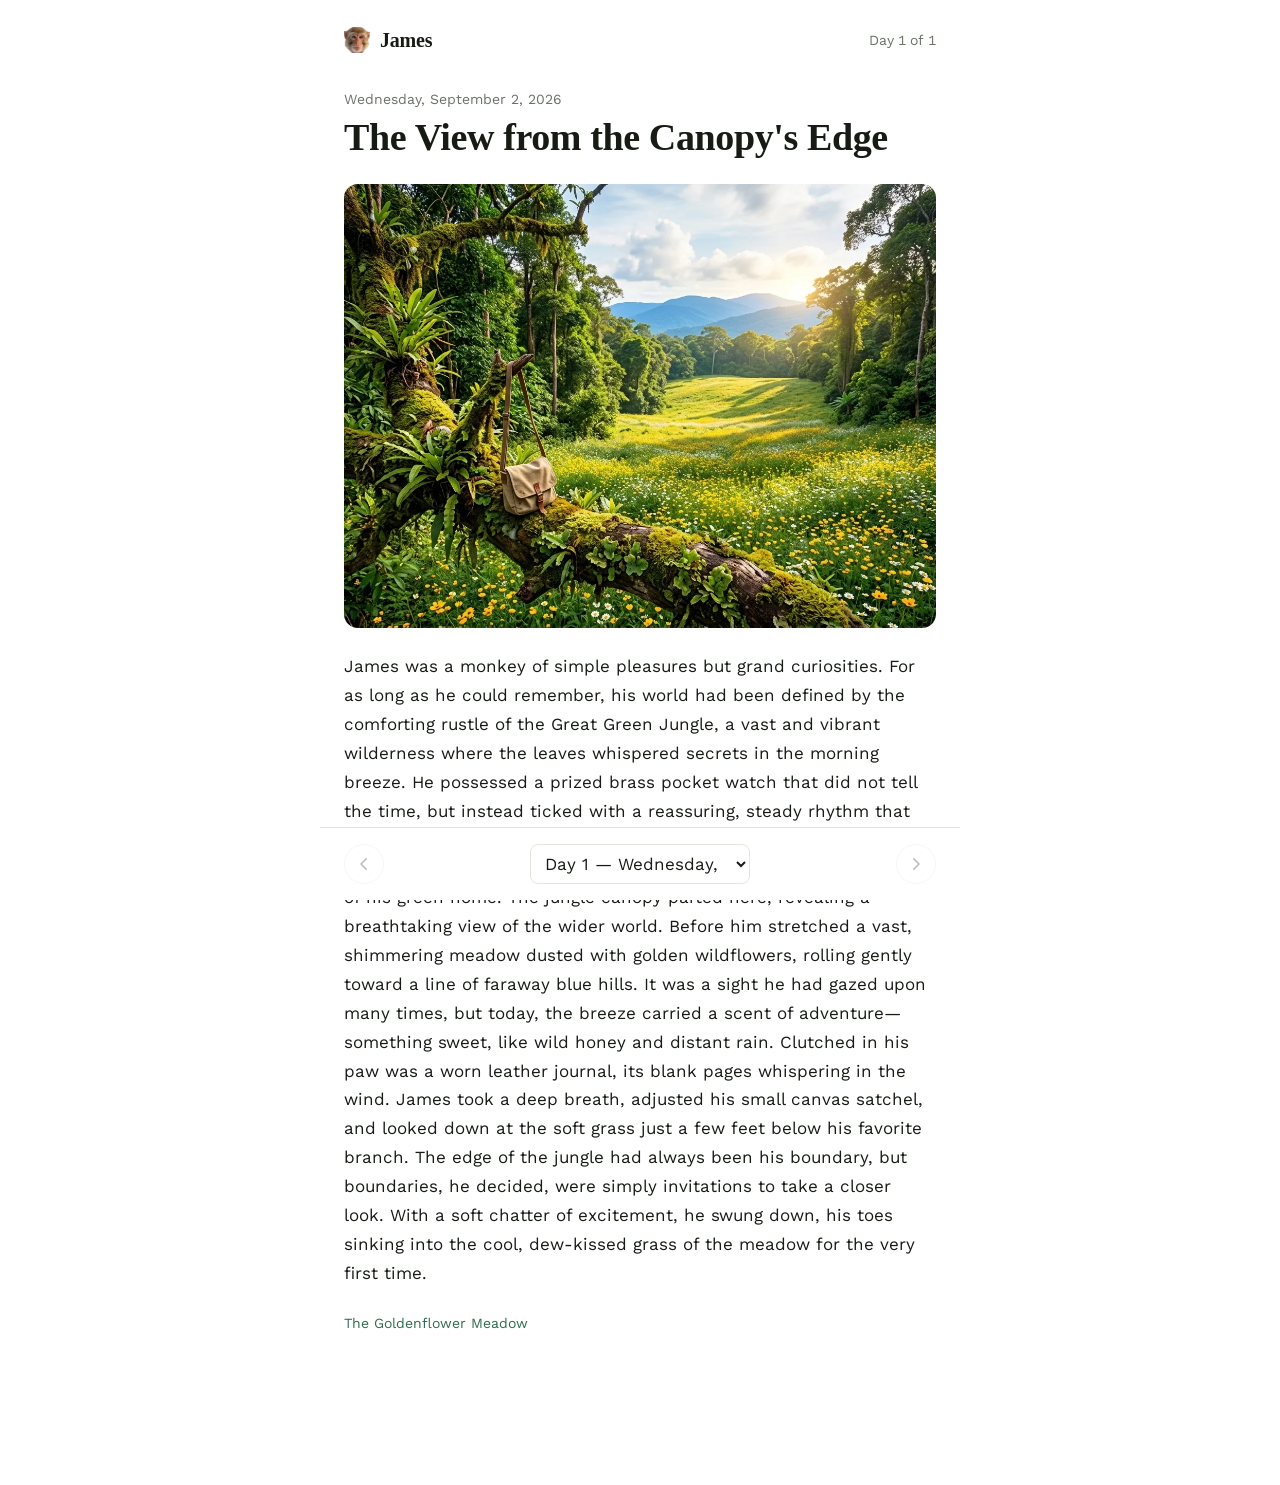
==== index.html @ 09fde25a "add favicon and update font" ====
<!doctype html>
<html lang="en">
<head>
<meta charset="utf-8" />
<meta name="viewport" content="width=device-width, initial-scale=1" />
<title>James</title>
<link rel="icon" type="image/webp" href="bigjamesnobg.png" />
<meta name="description" content="A new chapter in James's story, every day." />
<link rel="preconnect" href="https://fonts.googleapis.com" />
<link rel="preconnect" href="https://fonts.gstatic.com" crossorigin />
<link
  href="https://fonts.googleapis.com/css2?family=Source+Serif+4:opsz,wght@8..60,400;8..60,500;8..60,600;8..60,700&family=Work+Sans:wght@400;500;600&display=swap"
  rel="stylesheet"
/>
<link rel="stylesheet" href="style.css" />
</head>
<body>
  <div id="app">
    <header class="topbar">
      <a href="#" class="wordmark" id="home-link" aria-label="Back to today">
        <img src="bigjamesnobg.png" alt="" class="mark" width: 46px; height: 46px;" />
        <span class="wordmark-text">James</span>
      </a>
      <div class="day-counter" id="day-counter" aria-live="polite"></div>
    </header>

    <main id="main" aria-live="polite">
      <div class="state state-loading" id="state-loading">
        <p>Finding today's page&hellip;</p>
      </div>
    </main>

    <nav class="story-nav" id="story-nav" aria-label="Story navigation" hidden>
      <button id="prev-btn" class="nav-arrow" type="button" aria-label="Previous entry">
        <svg viewBox="0 0 24 24" aria-hidden="true"><path d="M15 5l-7 7 7 7" /></svg>
      </button>

      <div class="nav-center">
        <select id="jump-select" aria-label="Jump to an entry"></select>
        <button id="today-btn" class="today-pill" type="button" hidden>Today</button>
      </div>

      <button id="next-btn" class="nav-arrow" type="button" aria-label="Next entry">
        <svg viewBox="0 0 24 24" aria-hidden="true"><path d="M9 5l7 7-7 7" /></svg>
      </button>
    </nav>
  </div>

  <script src="app.js"></script>
</body>
</html>
---- style.css ----
:root {
  --bg: #ffffff;
  --ink: #161b14;
  --ink-muted: #6b7268;
  --hairline: #e7e4dc;
  --accent-green: #2f6b4f;
  --accent-green-soft: #e8f0ea;
  --accent-gold: #c9861f;
  --accent-gold-soft: #fbf1de;

  --font-display: "Fraunces", Georgia, serif;
  --font-body: "Work Sans", -apple-system, BlinkMacSystemFont, "Segoe UI", sans-serif;

  --content-width: 640px;
  --space-1: 8px;
  --space-2: 16px;
  --space-3: 24px;
  --space-4: 40px;
  --space-5: 64px;
}

* {
  box-sizing: border-box;
}

html {
  -webkit-text-size-adjust: 100%;
}

body {
  margin: 0;
  background: var(--bg);
  color: var(--ink);
  font-family: var(--font-body);
  font-size: 17px;
  line-height: 1.6;
}

a {
  color: inherit;
}

button,
select {
  font-family: inherit;
  font-size: inherit;
  color: inherit;
}

:focus-visible {
  outline: 2px solid var(--accent-green);
  outline-offset: 3px;
  border-radius: 4px;
}

#app {
  min-height: 100dvh;
  display: flex;
  flex-direction: column;
}

/* ---------- Top bar ---------- */

.topbar {
  display: flex;
  align-items: center;
  justify-content: space-between;
  max-width: var(--content-width);
  margin: 0 auto;
  width: 100%;
  padding: var(--space-3) var(--space-3) var(--space-2);
}

.wordmark {
  display: flex;
  align-items: center;
  gap: 10px;
  text-decoration: none;
}

.mark {
  width: 26px;
  height: 26px;
  fill: var(--accent-green);
}

.mark-eye {
  fill: var(--bg);
}

.wordmark-text {
  font-family: var(--font-display);
  font-weight: 600;
  font-size: 20px;
  letter-spacing: -0.01em;
}

.day-counter {
  font-size: 14px;
  color: var(--ink-muted);
  font-variant-numeric: tabular-nums;
}

/* ---------- Main entry ---------- */

main {
  flex: 1;
  max-width: var(--content-width);
  margin: 0 auto;
  width: 100%;
  padding: var(--space-2) var(--space-3) var(--space-5);
}

.state {
  padding: var(--space-5) var(--space-2);
  text-align: left;
  color: var(--ink-muted);
}

.state p {
  margin: 0 0 var(--space-2);
}

.state .retry-btn {
  border: 1px solid var(--hairline);
  background: var(--bg);
  padding: 10px 18px;
  border-radius: 8px;
  cursor: pointer;
}

.state .retry-btn:hover {
  border-color: var(--accent-green);
  color: var(--accent-green);
}

.entry {
  touch-action: pan-y;
}

.entry-date {
  font-size: 14px;
  color: var(--ink-muted);
  margin: 0 0 6px;
}

.entry-title {
  font-family: var(--font-display);
  font-weight: 600;
  font-size: clamp(28px, 5vw, 38px);
  line-height: 1.15;
  letter-spacing: -0.01em;
  margin: 0 0 var(--space-3);
}

.entry-image-wrap {
  border-radius: 14px;
  overflow: hidden;
  background: var(--accent-green-soft);
  margin-bottom: var(--space-3);
  aspect-ratio: 4 / 3;
}

.entry-image-wrap img {
  width: 100%;
  height: 100%;
  object-fit: cover;
  display: block;
}

.entry-story {
  font-size: 17px;
  line-height: 1.7;
  max-width: 68ch;
}

.entry-story p {
  margin: 0 0 1.1em;
}

.entry-story p:last-child {
  margin-bottom: 0;
}

.entry-location {
  margin-top: var(--space-3);
  font-size: 14px;
  color: var(--accent-green);
  display: flex;
  align-items: center;
  gap: 6px;
}

/* Direction-aware transition */
.entry {
  animation: entry-in 320ms ease both;
}

.entry.dir-older {
  animation-name: entry-in-from-left;
}

@keyframes entry-in {
  from {
    opacity: 0;
    transform: translateX(18px);
  }
  to {
    opacity: 1;
    transform: translateX(0);
  }
}

@keyframes entry-in-from-left {
  from {
    opacity: 0;
    transform: translateX(-18px);
  }
  to {
    opacity: 1;
    transform: translateX(0);
  }
}

@media (prefers-reduced-motion: reduce) {
  .entry {
    animation: none;
  }
}

/* ---------- Bottom nav ---------- */

.story-nav {
  position: sticky;
  bottom: 0;
  background: var(--bg);
  border-top: 1px solid var(--hairline);
  display: flex;
  align-items: center;
  justify-content: space-between;
  gap: var(--space-2);
  max-width: var(--content-width);
  margin: 0 auto;
  width: 100%;
  padding: var(--space-2) var(--space-3);
}

.nav-arrow {
  border: 1px solid var(--hairline);
  background: var(--bg);
  width: 40px;
  height: 40px;
  border-radius: 50%;
  display: flex;
  align-items: center;
  justify-content: center;
  cursor: pointer;
  flex-shrink: 0;
  transition: border-color 120ms ease, background 120ms ease;
}

.nav-arrow svg {
  width: 18px;
  height: 18px;
  fill: none;
  stroke: var(--ink);
  stroke-width: 2;
  stroke-linecap: round;
  stroke-linejoin: round;
}

.nav-arrow:hover:not(:disabled) {
  border-color: var(--accent-green);
  background: var(--accent-green-soft);
}

.nav-arrow:disabled {
  opacity: 0.3;
  cursor: default;
}

.nav-center {
  display: flex;
  align-items: center;
  gap: var(--space-2);
  min-width: 0;
  flex: 1;
  justify-content: center;
}

#jump-select {
  border: 1px solid var(--hairline);
  background: var(--bg);
  border-radius: 8px;
  padding: 8px 10px;
  max-width: 220px;
  cursor: pointer;
}

.today-pill {
  border: 1px solid var(--accent-gold);
  background: var(--accent-gold-soft);
  color: #7a5613;
  border-radius: 999px;
  padding: 7px 16px;
  cursor: pointer;
  white-space: nowrap;
  flex-shrink: 0;
}

.today-pill:hover {
  background: var(--accent-gold);
  color: #3a2a0a;
}

/* ---------- Small screens ---------- */

@media (max-width: 420px) {
  .topbar {
    padding: var(--space-2) var(--space-2) var(--space-1);
  }
  main {
    padding: var(--space-1) var(--space-2) var(--space-4);
  }
  .story-nav {
    padding: var(--space-1) var(--space-2);
  }
  #jump-select {
    max-width: 140px;
  }
}
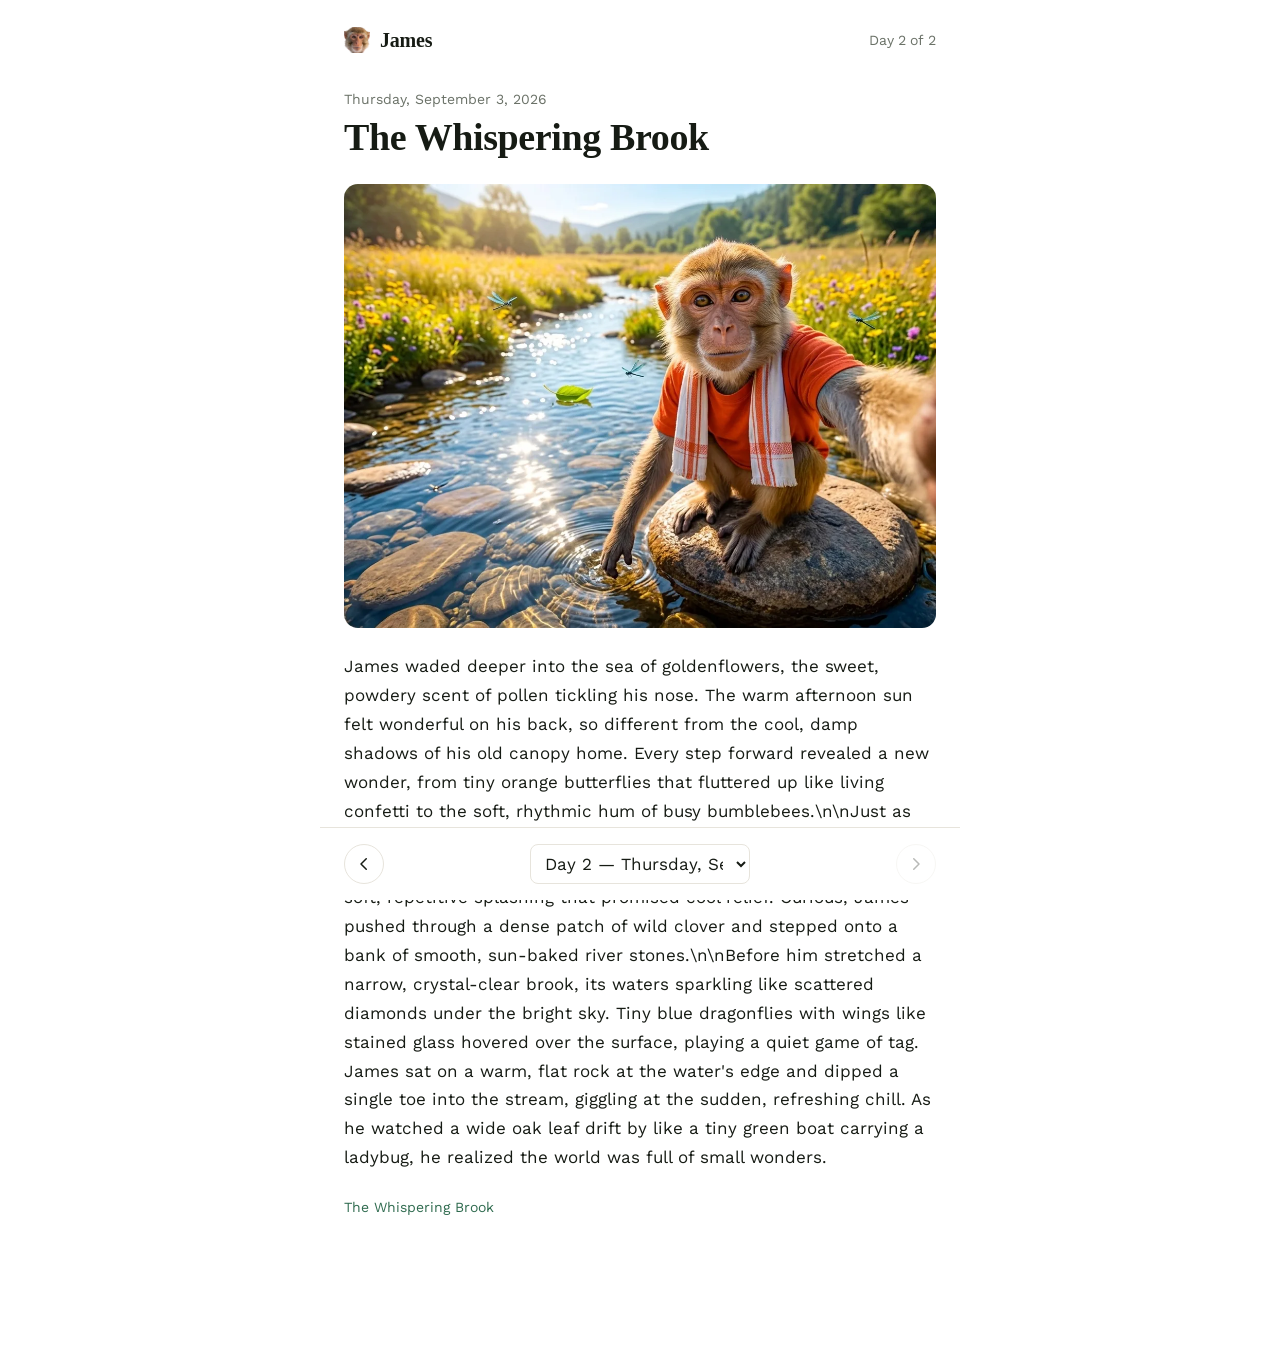
==== commit c24736d5: "Day 2: 2026-09-03" ====
--- a/index.html
+++ b/index.html
@@ -3,7 +3,7 @@
 <head>
 <meta charset="utf-8" />
 <meta name="viewport" content="width=device-width, initial-scale=1" />
-<title>James</title>
+<title>James the Monkey</title>
 <link rel="icon" type="image/webp" href="bigjamesnobg.png" />
 <meta name="description" content="A new chapter in James's story, every day." />
 <link rel="preconnect" href="https://fonts.googleapis.com" />
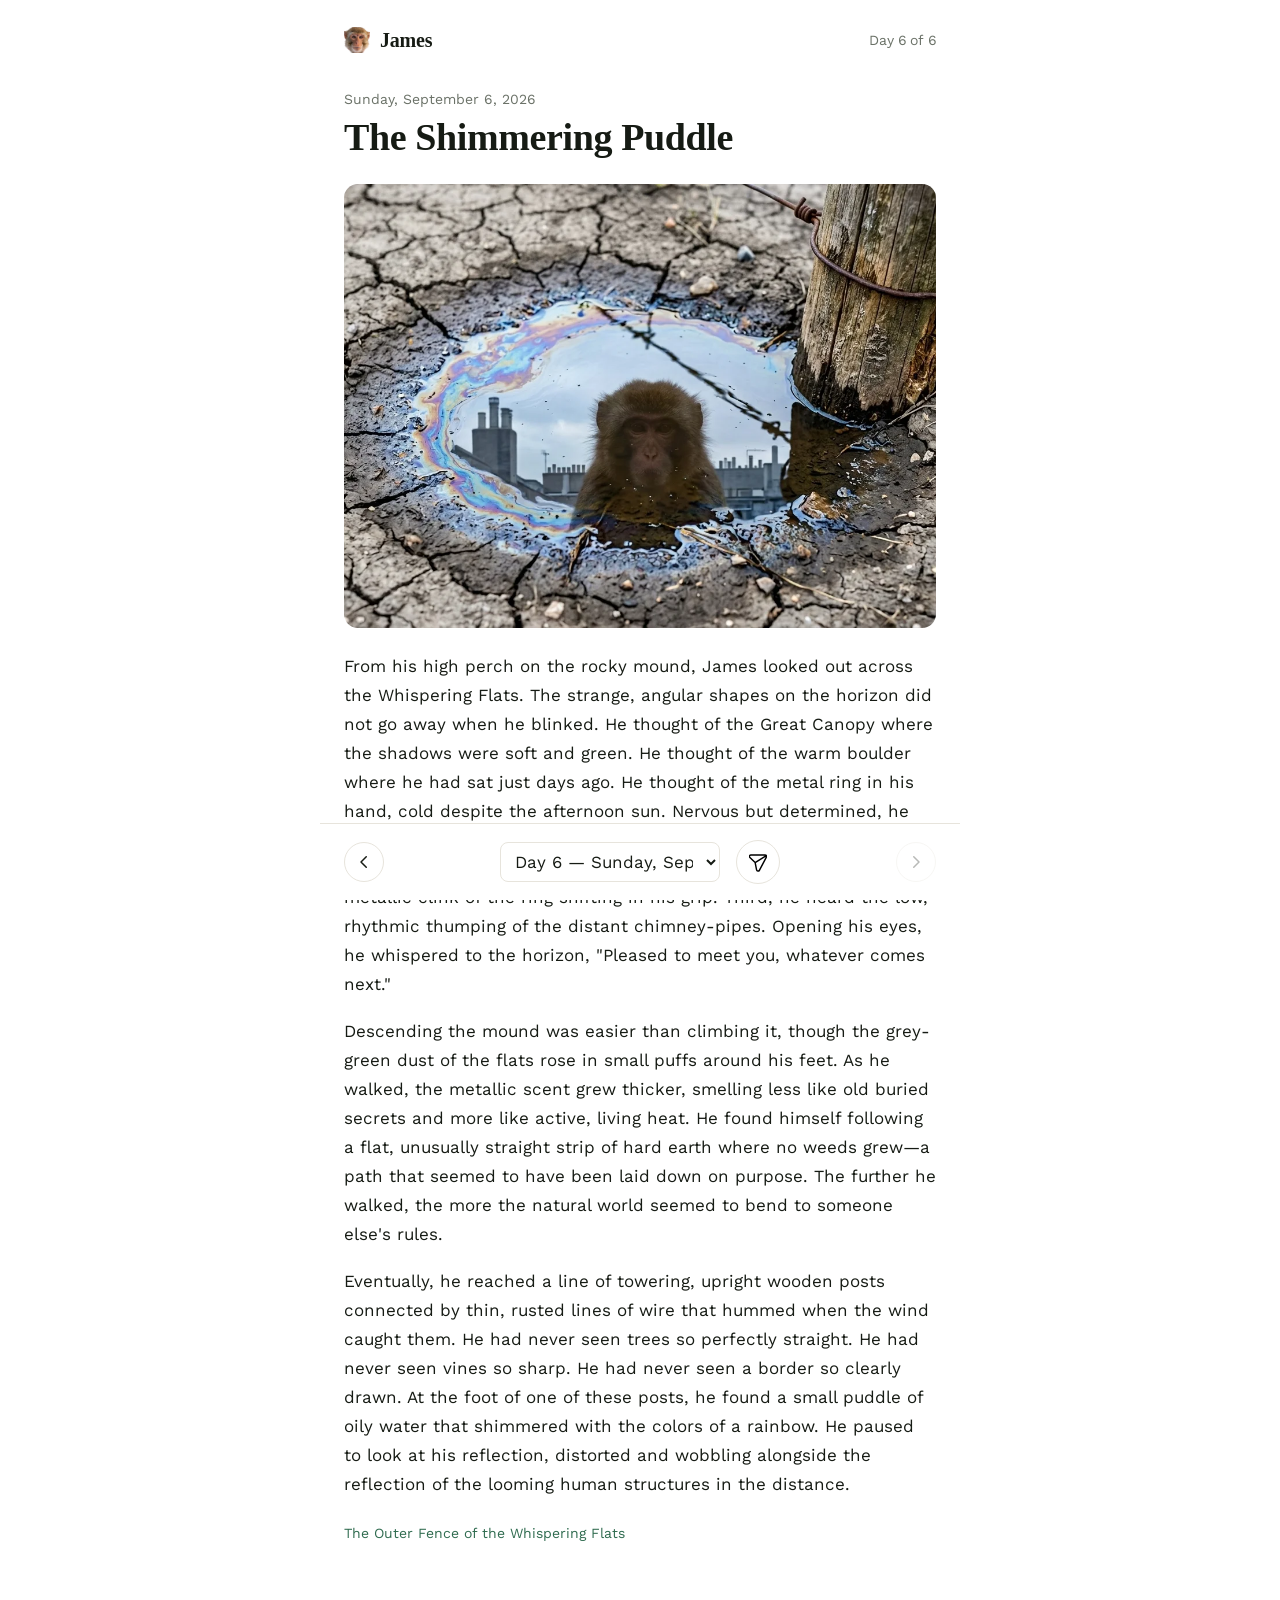
==== commit 44421f38: "update site functionality" ====
--- a/index.html
+++ b/index.html
@@ -38,6 +38,12 @@
       <div class="nav-center">
         <select id="jump-select" aria-label="Jump to an entry"></select>
         <button id="today-btn" class="today-pill" type="button" hidden>Today</button>
+        <button id="share-btn" class="nav-arrow" type="button" aria-label="Share this entry" style="position: relative; width: 44px; height: 44px; display: flex; align-items: center; justify-content: center;">
+          <svg viewBox="0 0 502.58 476.6" aria-hidden="true" focusable="false" width="28" height="28" style="display: block; stroke: #000; stroke-width: 40px; stroke-miterlimit: 133.33; fill: none; stroke-linecap: round; stroke-linejoin: round; transform: translateY(1px);">
+            <path d="M171.47,225.83l40.24,204.52c7.6,38.61,59.48,46.3,77.94,11.54L485.14,73.92c7.56-14.24,5.98-29.97-1.58-41.95M171.47,225.83L25.31,84.34C-1.68,58.21,16.82,12.5,54.39,12.5h393.82c15.41,0,28.11,8.02,35.34,19.47M171.47,225.83L483.56,31.97M486.28,30.28l-2.73,1.69"/>
+          </svg>
+          <span id="share-tooltip" style="position: absolute; bottom: 120%; left: 50%; transform: translateX(-50%); background: var(--text, #333); color: var(--bg, #fff); padding: 4px 8px; border-radius: 4px; font-size: 12px; white-space: nowrap; pointer-events: none; opacity: 0; transition: opacity 0.2s ease; z-index: 10;">Share link copied to clipboard</span>
+        </button>
       </div>
 
       <button id="next-btn" class="nav-arrow" type="button" aria-label="Next entry">
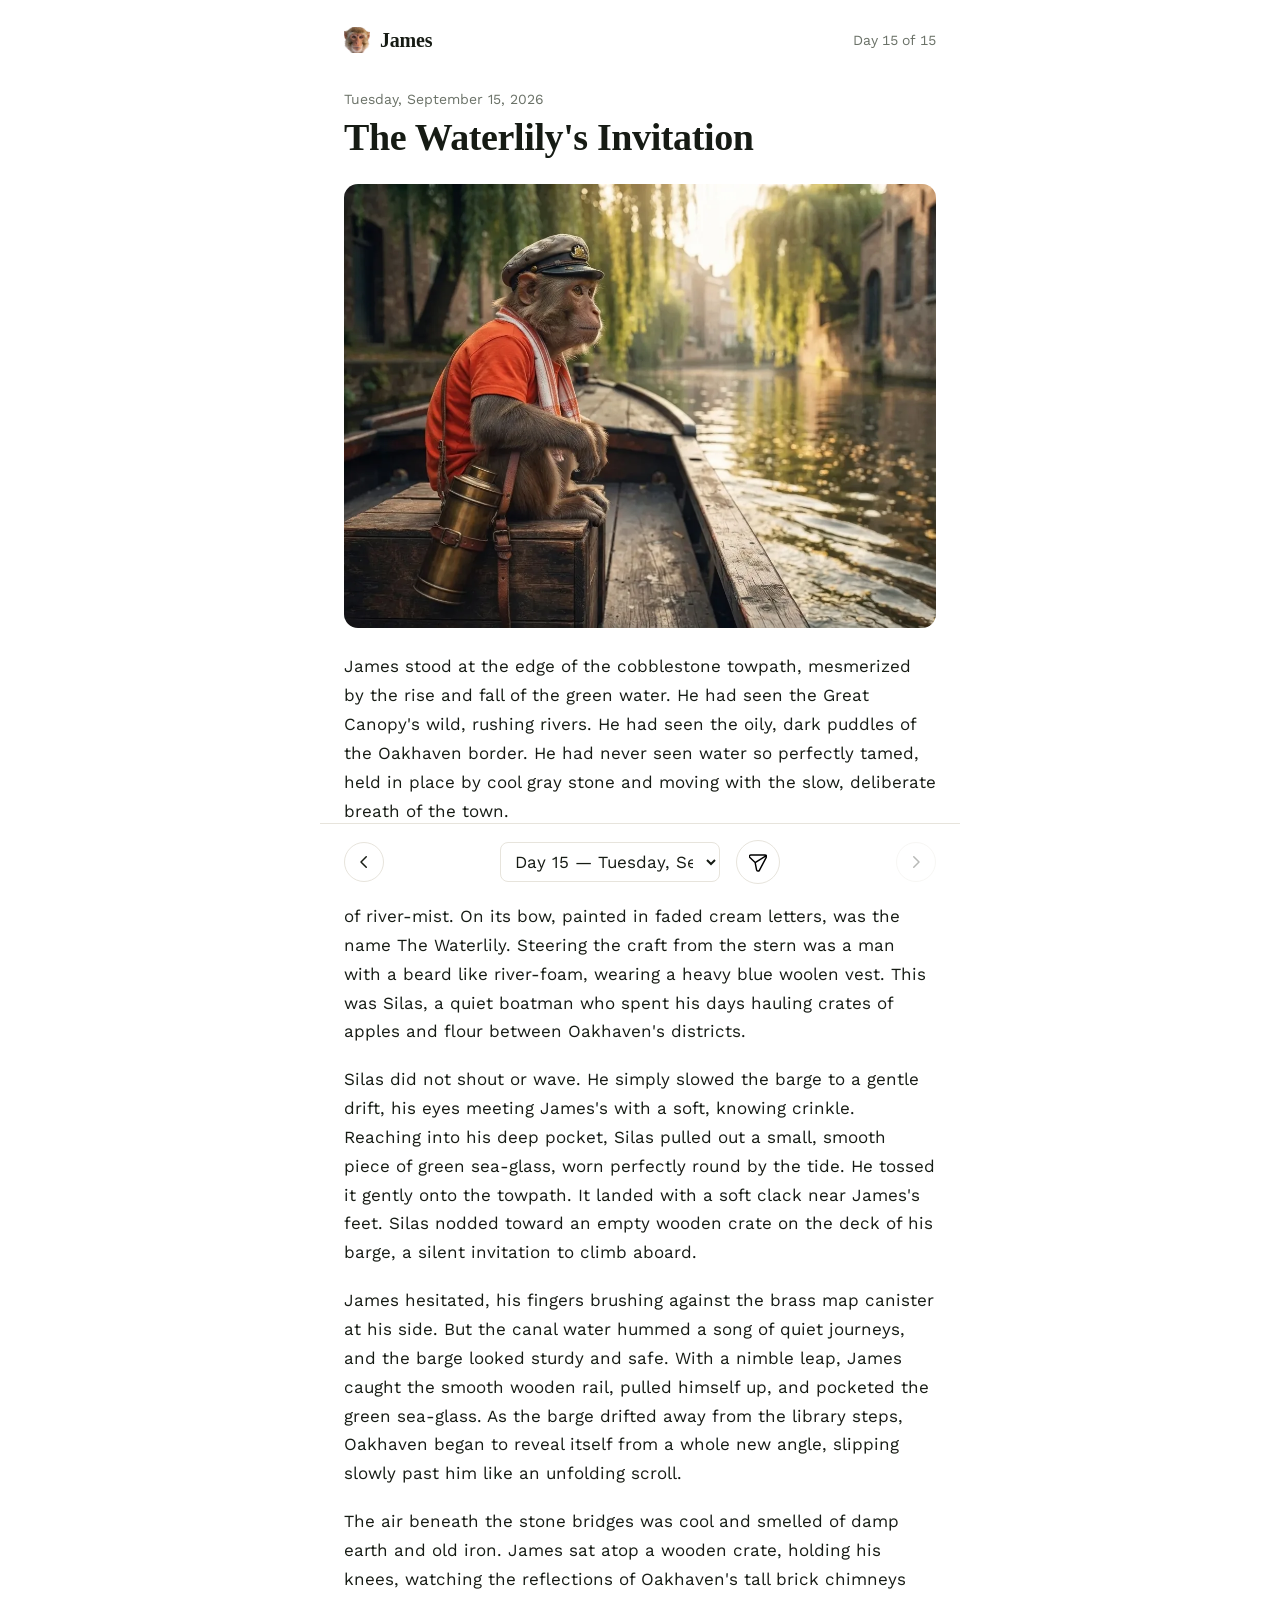
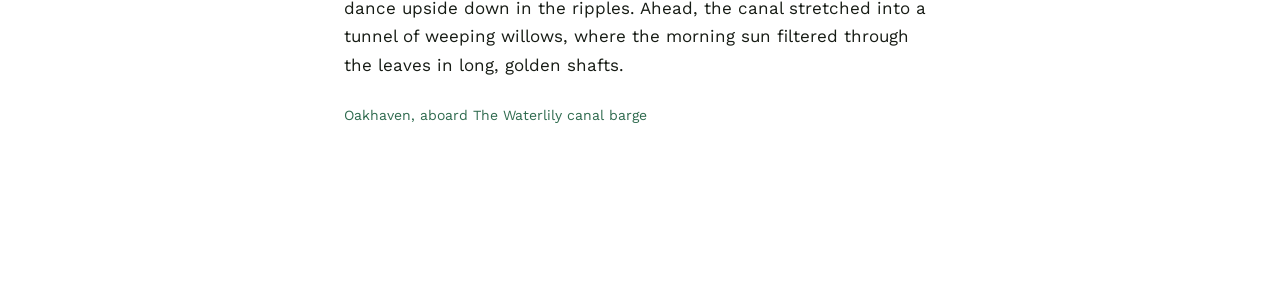
==== commit 2b4f39ae: "Add google tag" ====
--- a/index.html
+++ b/index.html
@@ -14,6 +14,15 @@
 />
 <link rel="stylesheet" href="style.css" />
 </head>
+<!-- Google tag (gtag.js) -->
+<script async src="https://www.googletagmanager.com/gtag/js?id=G-J82C4984JX"></script>
+<script>
+  window.dataLayer = window.dataLayer || [];
+  function gtag(){dataLayer.push(arguments);}
+  gtag('js', new Date());
+
+  gtag('config', 'G-J82C4984JX');
+</script>
 <body>
   <div id="app">
     <header class="topbar">
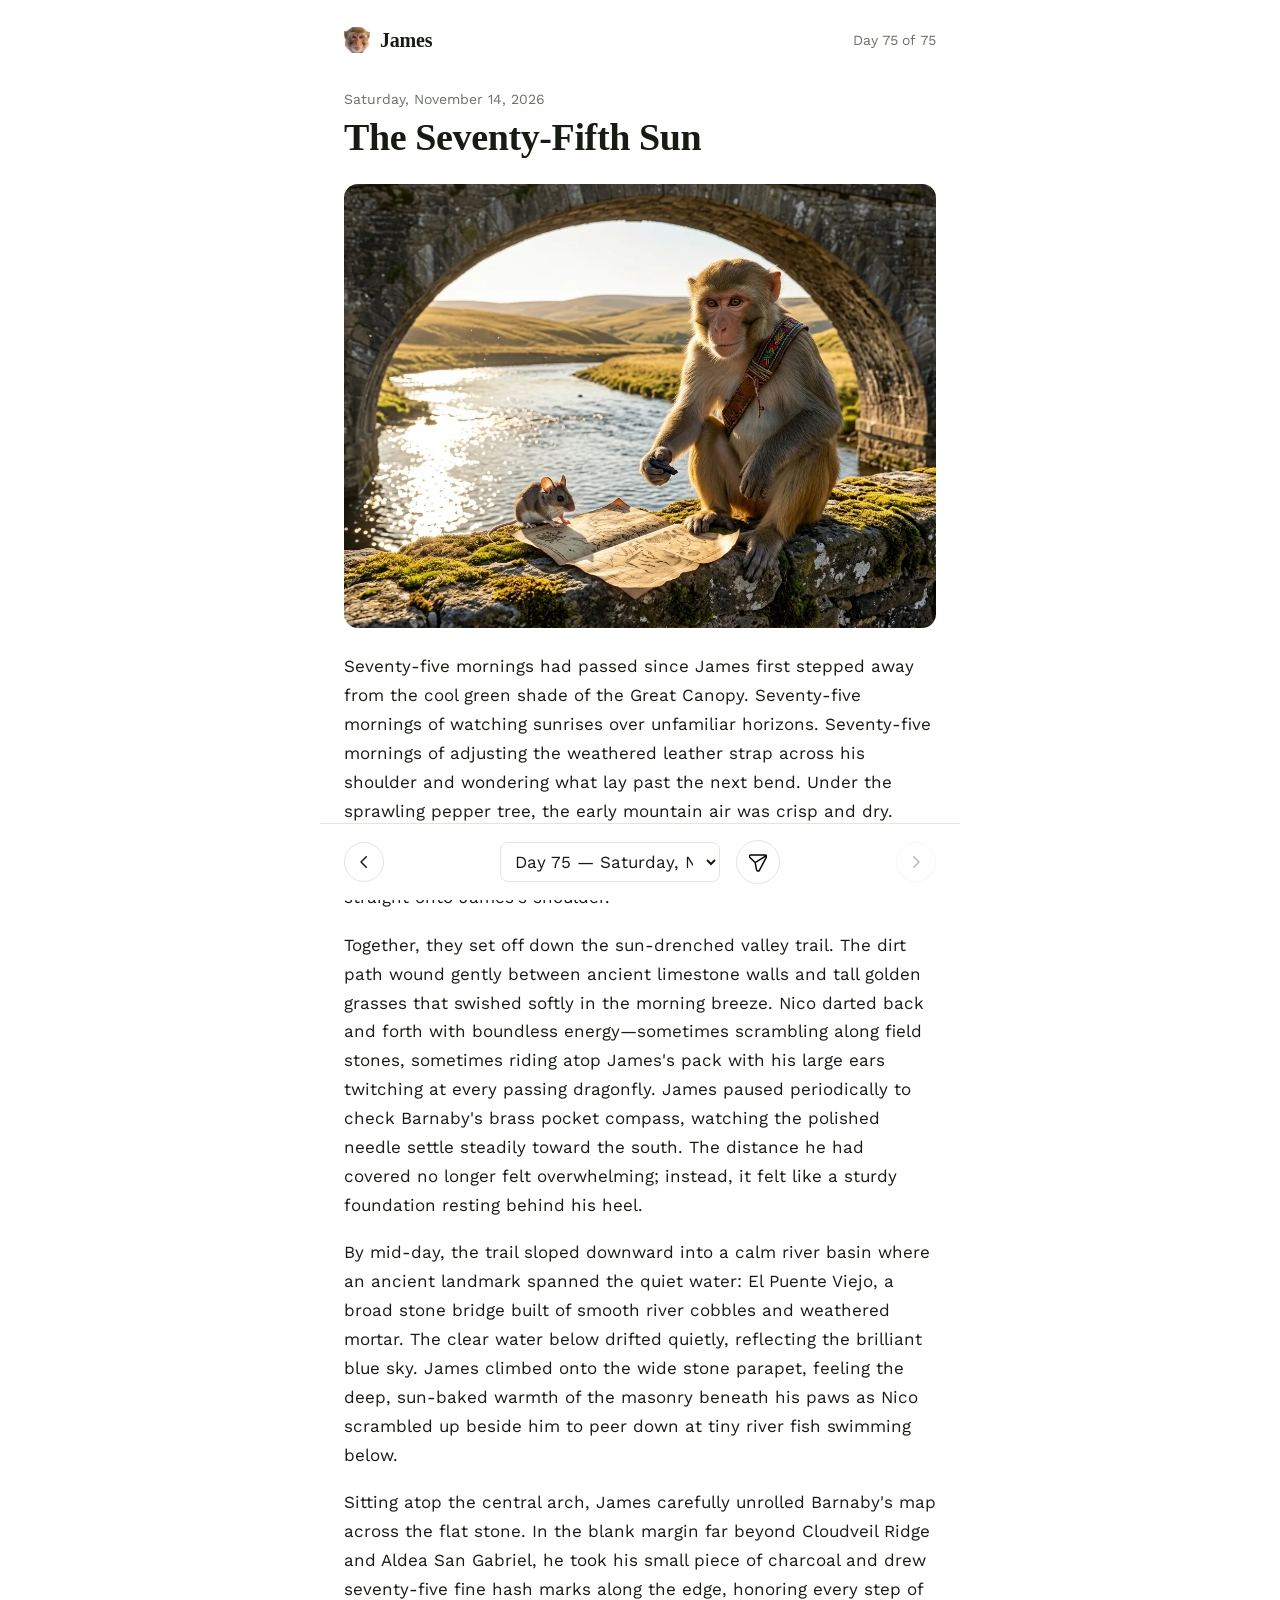
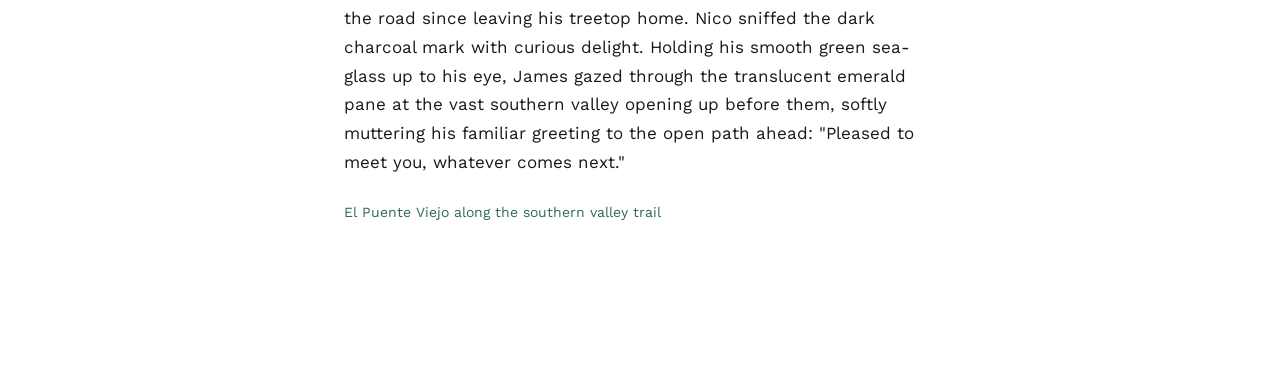
==== commit 6dae6788: "Fix archive reader and static entry previews" ====
--- a/index.html
+++ b/index.html
@@ -4,8 +4,16 @@
 <meta charset="utf-8" />
 <meta name="viewport" content="width=device-width, initial-scale=1" />
 <title>James the Monkey</title>
-<link rel="icon" type="image/webp" href="bigjamesnobg.png" />
+<link rel="icon" type="image/png" href="bigjamesnobg.png" />
 <meta name="description" content="A new chapter in James's story, every day." />
+<meta property="og:title" content="James the Monkey" id="meta-og-title" />
+<meta property="og:description" content="A new chapter in James's story, every day." id="meta-og-desc" />
+<meta property="og:image" content="" id="meta-og-image" />
+<meta property="og:type" content="website" />
+<meta name="twitter:card" content="summary_large_image" />
+<meta name="twitter:title" content="James the Monkey" id="meta-twitter-title" />
+<meta name="twitter:description" content="A new chapter in James's story, every day." id="meta-twitter-desc" />
+<meta name="twitter:image" content="" id="meta-twitter-image" />
 <link rel="preconnect" href="https://fonts.googleapis.com" />
 <link rel="preconnect" href="https://fonts.gstatic.com" crossorigin />
 <link
@@ -27,7 +35,7 @@
   <div id="app">
     <header class="topbar">
       <a href="#" class="wordmark" id="home-link" aria-label="Back to today">
-        <img src="bigjamesnobg.png" alt="" class="mark" width: 46px; height: 46px;" />
+        <img src="bigjamesnobg.png" alt="" class="mark" width="46" height="46" />
         <span class="wordmark-text">James</span>
       </a>
       <div class="day-counter" id="day-counter" aria-live="polite"></div>
@@ -51,7 +59,7 @@
           <svg viewBox="0 0 502.58 476.6" aria-hidden="true" focusable="false" width="28" height="28" style="display: block; stroke: #000; stroke-width: 40px; stroke-miterlimit: 133.33; fill: none; stroke-linecap: round; stroke-linejoin: round; transform: translateY(1px);">
             <path d="M171.47,225.83l40.24,204.52c7.6,38.61,59.48,46.3,77.94,11.54L485.14,73.92c7.56-14.24,5.98-29.97-1.58-41.95M171.47,225.83L25.31,84.34C-1.68,58.21,16.82,12.5,54.39,12.5h393.82c15.41,0,28.11,8.02,35.34,19.47M171.47,225.83L483.56,31.97M486.28,30.28l-2.73,1.69"/>
           </svg>
-          <span id="share-tooltip" style="position: absolute; bottom: 120%; left: 50%; transform: translateX(-50%); background: var(--text, #333); color: var(--bg, #fff); padding: 4px 8px; border-radius: 4px; font-size: 12px; white-space: nowrap; pointer-events: none; opacity: 0; transition: opacity 0.2s ease; z-index: 10;">Share link copied to clipboard</span>
+          <span role="status" id="share-tooltip" style="position: absolute; bottom: 120%; left: 50%; transform: translateX(-50%); background: var(--text, #333); color: var(--bg, #fff); padding: 4px 8px; border-radius: 4px; font-size: 12px; white-space: nowrap; pointer-events: none; opacity: 0; transition: opacity 0.2s ease; z-index: 10;">Share link copied to clipboard</span>
         </button>
       </div>
 
@@ -59,6 +67,7 @@
         <svg viewBox="0 0 24 24" aria-hidden="true"><path d="M9 5l7 7-7 7" /></svg>
       </button>
     </nav>
+    <div class="share-link-wrap"><input id="share-link-fallback" type="text" readonly hidden aria-label="Share link: select and copy" /></div>
   </div>
 
   <script src="app.js"></script>
--- a/style.css
+++ b/style.css
@@ -8,7 +8,7 @@
   --accent-gold: #c9861f;
   --accent-gold-soft: #fbf1de;
 
-  --font-display: "Fraunces", Georgia, serif;
+  --font-display: "Source Serif 4", Georgia, Cambria, "Times New Roman", Times, serif;
   --font-body: "Work Sans", -apple-system, BlinkMacSystemFont, "Segoe UI", sans-serif;
 
   --content-width: 640px;
@@ -329,3 +329,7 @@
     max-width: 140px;
   }
 }
+
+/* Clipboard fallback stays readable without squeezing the navigation controls. */
+.share-link-wrap { max-width: var(--content-width); width: 100%; margin: 0 auto; padding: 0 var(--space-3); }
+#share-link-fallback { width: 100%; min-width: 0; padding: 8px; border: 1px solid var(--hairline); border-radius: 8px; background: var(--bg); color: var(--ink); }
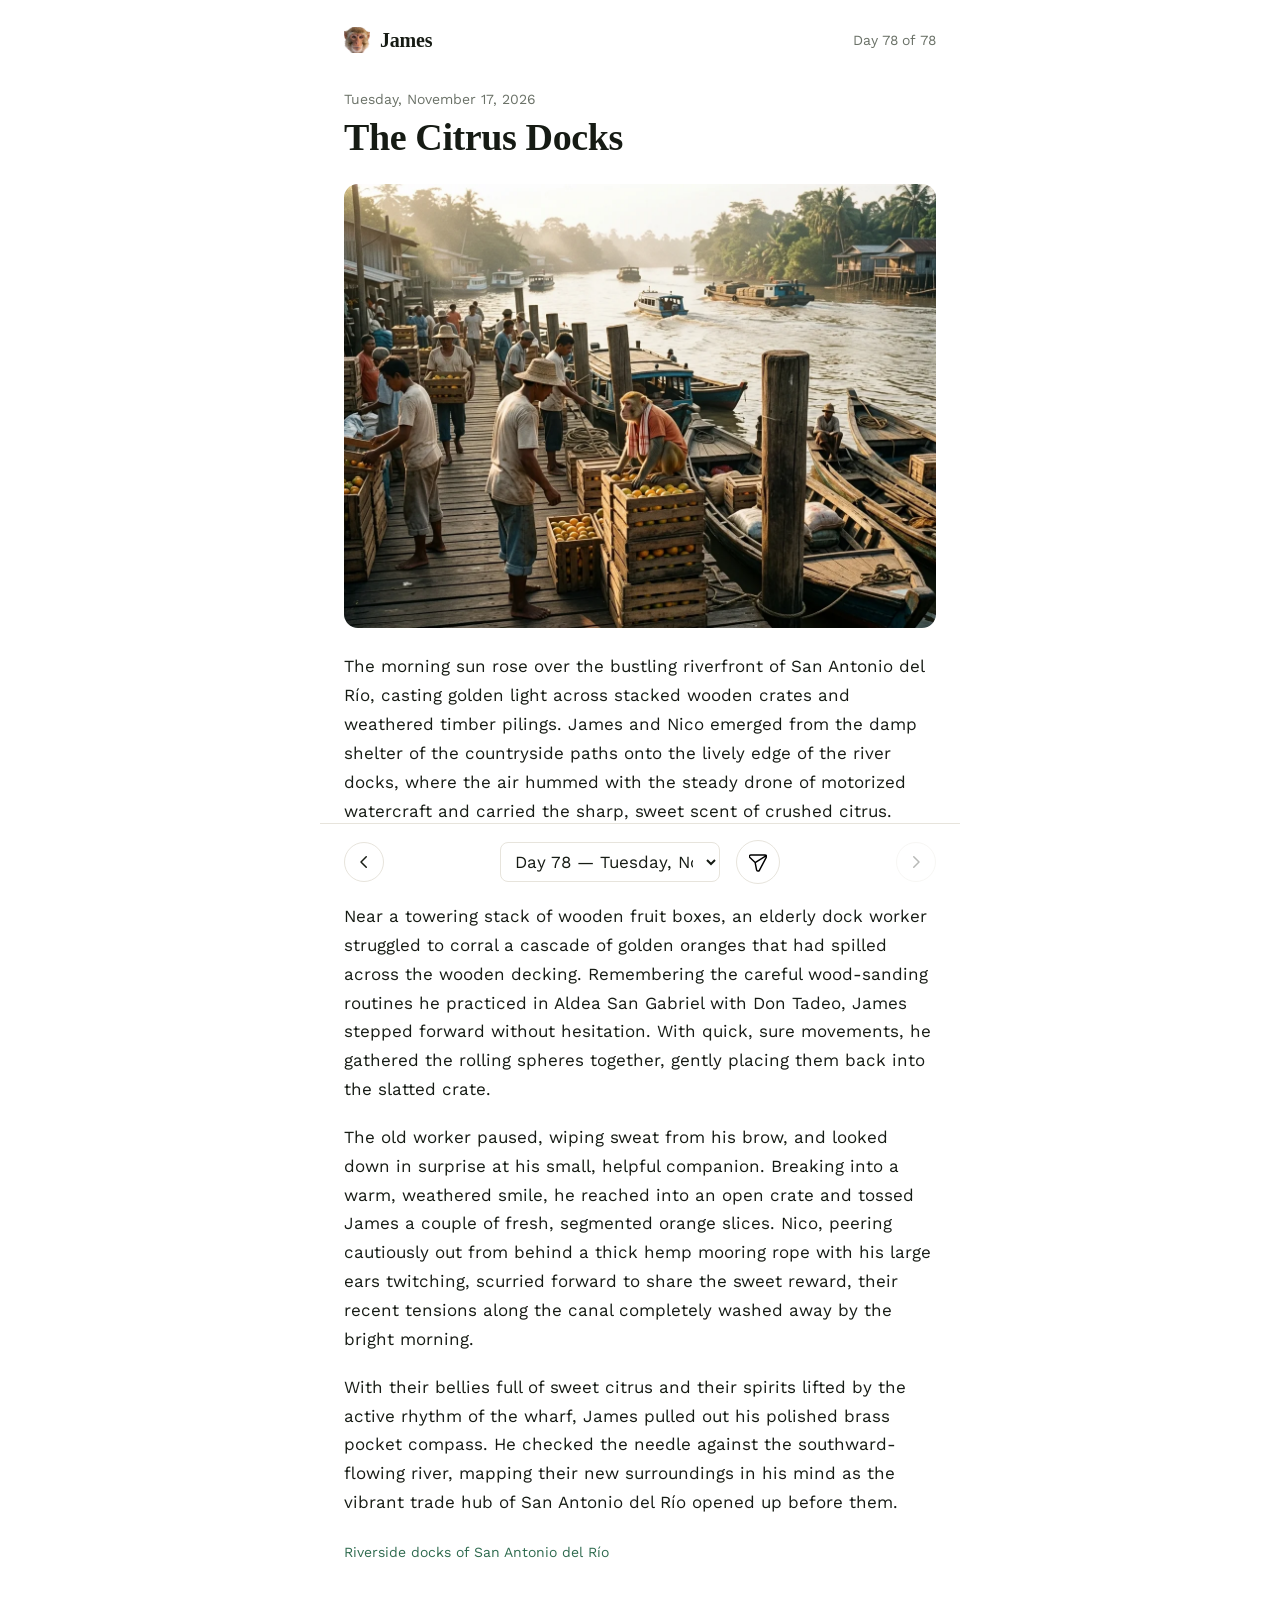
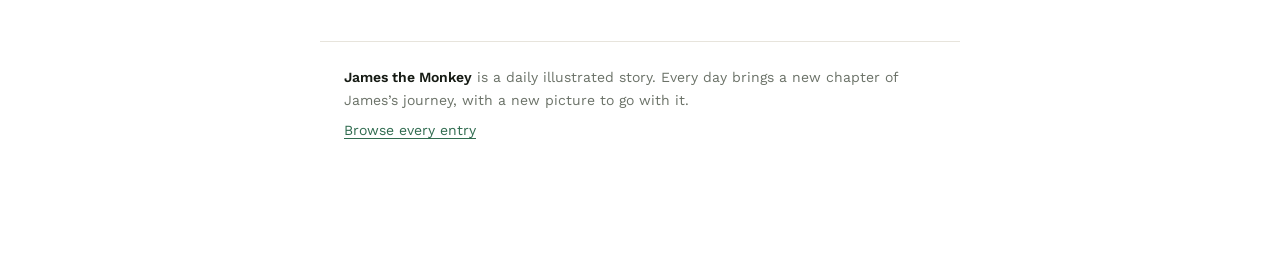
==== commit e792ab30: "Day 78: 2026-11-17" ====
--- a/index.html
+++ b/index.html
@@ -3,25 +3,24 @@
 <head>
 <meta charset="utf-8" />
 <meta name="viewport" content="width=device-width, initial-scale=1" />
-<title>James the Monkey</title>
+<title>James the Monkey | A Daily Illustrated Story</title>
 <link rel="icon" type="image/png" href="bigjamesnobg.png" />
-<meta name="description" content="A new chapter in James's story, every day." />
+<meta name="description" content="James the Monkey is a daily illustrated story. Follow a curious monkey named James on his journey, with a new chapter and picture every day." />
 <meta property="og:title" content="James the Monkey" id="meta-og-title" />
-<meta property="og:description" content="A new chapter in James's story, every day." id="meta-og-desc" />
+<meta property="og:description" content="James the Monkey is a daily illustrated story. Follow a curious monkey named James on his journey, with a new chapter and picture every day." id="meta-og-desc" />
 <meta property="og:image" content="" id="meta-og-image" />
 <meta property="og:type" content="website" />
 <meta name="twitter:card" content="summary_large_image" />
 <meta name="twitter:title" content="James the Monkey" id="meta-twitter-title" />
-<meta name="twitter:description" content="A new chapter in James's story, every day." id="meta-twitter-desc" />
+<meta name="twitter:description" content="James the Monkey is a daily illustrated story. Follow a curious monkey named James on his journey, with a new chapter and picture every day." id="meta-twitter-desc" />
 <meta name="twitter:image" content="" id="meta-twitter-image" />
 <link rel="preconnect" href="https://fonts.googleapis.com" />
 <link rel="preconnect" href="https://fonts.gstatic.com" crossorigin />
 <link
-  href="https://fonts.googleapis.com/css2?family=Source+Serif+4:opsz,wght@8..60,400;8..60,500;8..60,600;8..60,700&family=Work+Sans:wght@400;500;600&display=swap"
+  href="https://fonts.googleapis.com/css2?family=Work+Sans:wght@400;500;600&display=swap"
   rel="stylesheet"
 />
-<link rel="stylesheet" href="style.css" />
-</head>
+<link rel="stylesheet" href="style.css?v=seo-2" />
 <!-- Google tag (gtag.js) -->
 <script async src="https://www.googletagmanager.com/gtag/js?id=G-J82C4984JX"></script>
 <script>
@@ -31,10 +30,11 @@
 
   gtag('config', 'G-J82C4984JX');
 </script>
+</head>
 <body>
   <div id="app">
     <header class="topbar">
-      <a href="#" class="wordmark" id="home-link" aria-label="Back to today">
+      <a href="./" class="wordmark" id="home-link" aria-label="Back to today">
         <img src="bigjamesnobg.png" alt="" class="mark" width="46" height="46" />
         <span class="wordmark-text">James</span>
       </a>
@@ -46,6 +46,11 @@
         <p>Finding today's page&hellip;</p>
       </div>
     </main>
+
+    <footer class="site-footer">
+      <p><strong>James the Monkey</strong> is a daily illustrated story. Every day brings a new chapter of James&rsquo;s journey, with a new picture to go with it.</p>
+      <p><a href="entries/">Browse every entry</a></p>
+    </footer>
 
     <nav class="story-nav" id="story-nav" aria-label="Story navigation" hidden>
       <button id="prev-btn" class="nav-arrow" type="button" aria-label="Previous entry">
@@ -59,7 +64,7 @@
           <svg viewBox="0 0 502.58 476.6" aria-hidden="true" focusable="false" width="28" height="28" style="display: block; stroke: #000; stroke-width: 40px; stroke-miterlimit: 133.33; fill: none; stroke-linecap: round; stroke-linejoin: round; transform: translateY(1px);">
             <path d="M171.47,225.83l40.24,204.52c7.6,38.61,59.48,46.3,77.94,11.54L485.14,73.92c7.56-14.24,5.98-29.97-1.58-41.95M171.47,225.83L25.31,84.34C-1.68,58.21,16.82,12.5,54.39,12.5h393.82c15.41,0,28.11,8.02,35.34,19.47M171.47,225.83L483.56,31.97M486.28,30.28l-2.73,1.69"/>
           </svg>
-          <span role="status" id="share-tooltip" style="position: absolute; bottom: 120%; left: 50%; transform: translateX(-50%); background: var(--text, #333); color: var(--bg, #fff); padding: 4px 8px; border-radius: 4px; font-size: 12px; white-space: nowrap; pointer-events: none; opacity: 0; transition: opacity 0.2s ease; z-index: 10;">Share link copied to clipboard</span>
+          <span role="status" id="share-tooltip">Share link copied to clipboard</span>
         </button>
       </div>
 
--- a/style.css
+++ b/style.css
@@ -8,7 +8,7 @@
   --accent-gold: #c9861f;
   --accent-gold-soft: #fbf1de;
 
-  --font-display: "Source Serif 4", Georgia, Cambria, "Times New Roman", Times, serif;
+  --font-display: Georgia, serif;
   --font-body: "Work Sans", -apple-system, BlinkMacSystemFont, "Segoe UI", sans-serif;
 
   --content-width: 640px;
@@ -90,7 +90,7 @@
 
 .wordmark-text {
   font-family: var(--font-display);
-  font-weight: 600;
+  font-weight: 700;
   font-size: 20px;
   letter-spacing: -0.01em;
 }
@@ -146,7 +146,7 @@
 
 .entry-title {
   font-family: var(--font-display);
-  font-weight: 600;
+  font-weight: 700;
   font-size: clamp(28px, 5vw, 38px);
   line-height: 1.15;
   letter-spacing: -0.01em;
@@ -333,3 +333,117 @@
 /* Clipboard fallback stays readable without squeezing the navigation controls. */
 .share-link-wrap { max-width: var(--content-width); width: 100%; margin: 0 auto; padding: 0 var(--space-3); }
 #share-link-fallback { width: 100%; min-width: 0; padding: 8px; border: 1px solid var(--hairline); border-radius: 8px; background: var(--bg); color: var(--ink); }
+
+/* ---------- Site footer ---------- */
+
+.site-footer {
+  max-width: var(--content-width);
+  width: 100%;
+  margin: 0 auto;
+  padding: var(--space-3) var(--space-3) var(--space-4);
+  border-top: 1px solid var(--hairline);
+  font-size: 14px;
+  line-height: 1.6;
+  color: var(--ink-muted);
+}
+
+.site-footer p {
+  margin: 0 0 var(--space-1);
+}
+
+.site-footer strong {
+  color: var(--ink);
+  font-weight: 600;
+}
+
+.site-footer a {
+  color: var(--accent-green);
+  text-underline-offset: 3px;
+}
+
+/* ---------- Archive page ---------- */
+
+.archive-intro {
+  margin: 0 0 var(--space-3);
+  color: var(--ink-muted);
+}
+
+.archive-list {
+  list-style: none;
+  margin: 0;
+  padding: 0;
+}
+
+.archive-list li {
+  display: flex;
+  flex-wrap: wrap;
+  align-items: baseline;
+  justify-content: space-between;
+  gap: 2px var(--space-2);
+  padding: 12px 0;
+  border-bottom: 1px solid var(--hairline);
+}
+
+.archive-list a {
+  text-decoration: none;
+  min-width: 0;
+}
+
+.archive-list a:hover .archive-title {
+  color: var(--accent-green);
+  text-decoration: underline;
+  text-underline-offset: 3px;
+}
+
+.archive-day {
+  font-size: 14px;
+  color: var(--ink-muted);
+  margin-right: 6px;
+}
+
+.archive-title {
+  font-family: var(--font-display);
+  font-weight: 700;
+  font-size: 18px;
+}
+
+.archive-list time {
+  font-size: 14px;
+  color: var(--ink-muted);
+  white-space: nowrap;
+}
+
+@media (max-width: 420px) {
+  .site-footer {
+    padding: var(--space-2) var(--space-2) var(--space-3);
+  }
+}
+
+/* ---------- Share tooltip ---------- */
+
+#share-tooltip {
+  position: absolute;
+  bottom: 120%;
+  left: 50%;
+  transform: translateX(-50%);
+  background: var(--text, #333);
+  color: var(--bg, #fff);
+  padding: 4px 8px;
+  border-radius: 4px;
+  font-size: 12px;
+  white-space: nowrap;
+  pointer-events: none;
+  opacity: 0;
+  transition: opacity 0.2s ease;
+  z-index: 10;
+}
+
+/* On narrow screens the share button sits near the right edge, so a centred
+   tooltip would spill past the viewport and allow sideways scrolling. */
+@media (max-width: 480px) {
+  #share-tooltip {
+    left: auto;
+    right: 0;
+    transform: none;
+  }
+}
